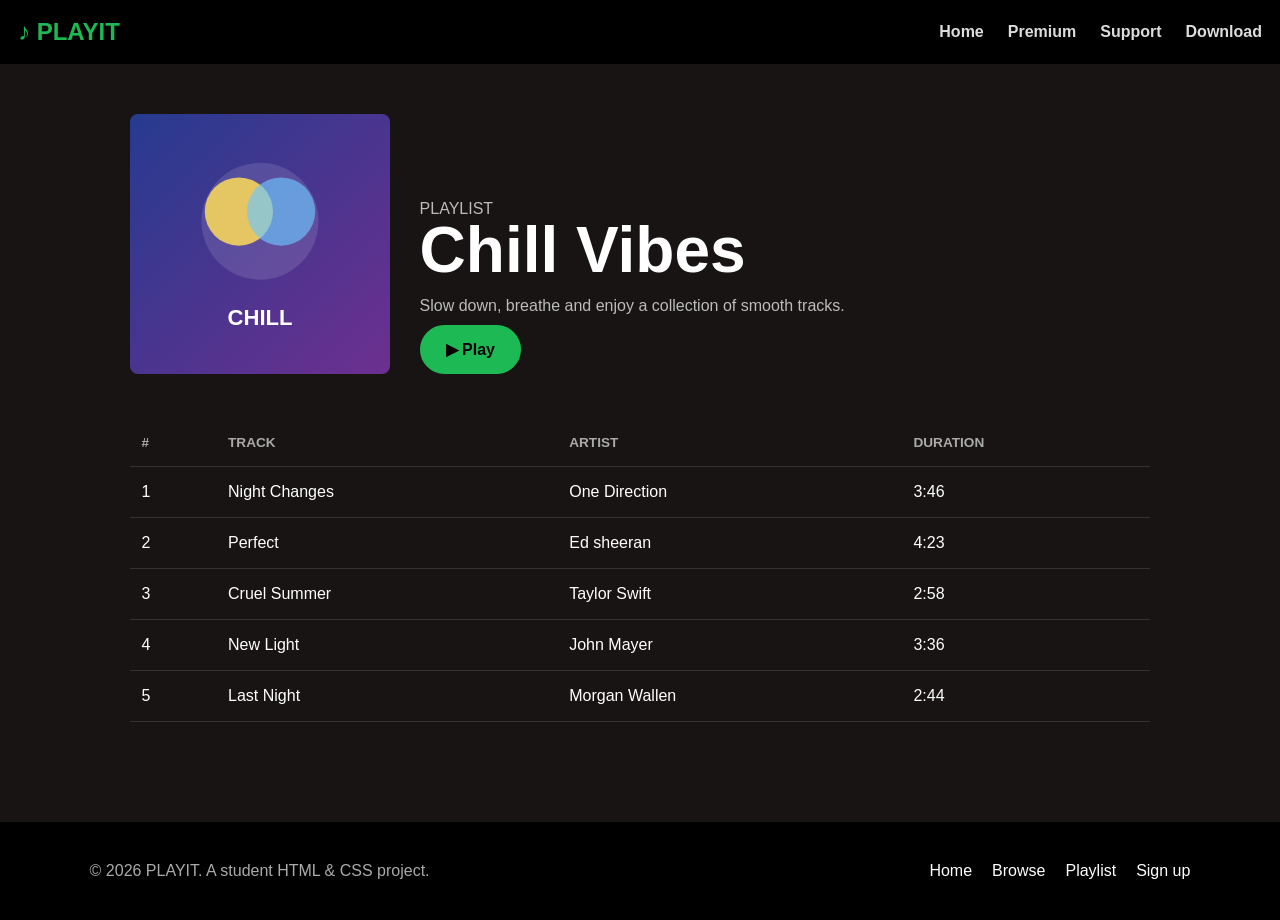
==== playlist.html @ 592e1880 "first commit" ====
<!DOCTYPE html>
<html lang="en">
<head>
    <meta charset="UTF-8">
    <meta name="viewport" content="width=device-width, initial-scale=1.0">
    <title>Playlist</title>
    <link rel="stylesheet" href="style.css">
</head>
<body>
<header class="site-header">
    <nav class="navbar">
        <a class="logo" href="index.html">♪ PLAYIT</a>
        <ul class="nav-links">
            <li><a href="index.html">Home</a></li>
            <li><a href="browse.html">Premium</a></li>
            <li><a href="browse.html">Support</a></li>
            <li><a href="browse.html">Download</a></li>
        </ul>
    </nav>
</header>

<main>  
    <section class="playlist-layout">
        <div class="playlist-header">
            <div class="playlist-cover">
                <img src="images/chill.svg" alt="Chill Vibes">
            </div>
            <div class="playlist-info">
                <p>PLAYLIST</p>
                <h1>Chill Vibes</h1>
                <p>Slow down, breathe and enjoy a collection of smooth tracks.</p>
                <a class="btn play-btn" href="#tracks">▶ Play</a>
            </div>
        </div>

        <table class="track-table" id="tracks">
            <thead>
                <tr>
                    <th>#</th>
                    <th>Track</th>
                    <th>Artist</th>
                    <th>Duration</th>
                </tr>
            </thead>
            <tbody>
                <tr>
                    <td>1</td>
                    <td>Night Changes</td>
                    <td>One Direction</td>
                    <td>3:46</td>
                </tr>
                <tr>
                    <td>2</td>
                    <td>Perfect</td>
                    <td>Ed sheeran</td>
                    <td>4:23</td>
                </tr>
                <tr>
                    <td>3</td>
                    <td>Cruel Summer</td>
                    <td>Taylor Swift</td>
                    <td>2:58</td>
                </tr>
                <tr>
                    <td>4</td>
                    <td>New Light</td>
                    <td>John Mayer</td>
                    <td>3:36</td>
                </tr>
                <tr>
                    <td>5</td>
                    <td>Last Night</td>
                    <td>Morgan Wallen</td>
                    <td>2:44</td>
                </tr>
            </tbody>
        </table>
    </section>
</main>

<footer class="site-footer">
    <div class="footer-inner">
        <p>© 2026 PLAYIT. A student HTML & CSS project.</p>
        <div class="footer-links">
            <a href="index.html">Home</a>
            <a href="browse.html">Browse</a>
            <a href="playlist.html">Playlist</a>
            <a href="signup.html">Sign up</a>
        </div>
    </div>
</footer>
</body>
</html>
---- style.css ----
* {
    box-sizing: border-box;
    margin: 0;
    padding: 0;
}

body {
    font-family: Arial;
    background: #191414;
    color: white;
}

a {
    color: white;
    text-decoration: none;
}

img {
    display: block;
    width: 100%;
}

.site-header {
    background: black;
    padding: 18px;
}

.navbar {
    display: flex;
    align-items: center;
    justify-content: space-between;
    gap:30px;
}

.logo {
    color: #1DB954;
    font-size: 24px;
    font-weight: bold;
}

.nav-links {
    display: flex;
   align-items: center;
    gap: 24px;
    list-style: none;
}

.nav-links a {
    color: #ddd;
    font-weight: 600;
    transition: color .2s ease;
}

.nav-links a:hover {
    color: #1DB954;
}

main {
    min-height: 70vh;
}

#hero {
    padding: 80px 7%;
    display: flex;
    align-items: center;
    background: #191414;
}

.hero-content {
    max-width: 1200px;
    width: 100%;
    margin: auto;
}

.hero-content h1 {
    max-width: 720px;
    font-size: clamp(2.8rem, 7vw, 5.8rem);
    line-height: 1;
    margin-bottom: 24px;
}

.hero-content p {
    max-width: 650px;
    color: white;
    font-size: 1.15rem;
    margin-bottom: 28px;
}

.btn {
    display: inline-block;
    background: #1DB954;
    color: #000;
    padding: 13px 24px;
    border-radius: 999px;
    border: 2px solid #1DB954;
    font-weight: 800;
    transition: transform .2s ease, background .2s ease;
}

.btn:hover {
    transform: translateY(-2px);
    background: #27d967;
}

.section {
    max-width: 1200px;
    margin: auto;
    padding: 60px 7%;
}

.section h2 {
    font-size: 2rem;
    margin-bottom: 24px;
}

.card-grid {
    display: flex;
    flex-wrap: wrap;
    gap: 22px;
}

.card {
    flex: 1 1 220px;
    max-width: 280px;
    background: #242424;
    padding: 14px;
    border-radius: 12px;
    transition: transform .2s ease, background .2s ease;
}

.card:hover {
    transform: translateY(-6px);
    background: #2d2d2d;
}

.card img {
    aspect-ratio: 1;
    object-fit: cover;
    border-radius: 8px;
    margin-bottom: 14px;
}

.card h3 {
    margin-bottom: 5px;
}

.card p {
    color: #aaa;
    font-size: .92rem;
}

.search-box {
    margin-top: 30px;
    display: flex;
    max-width: 600px;
    gap: 10px;
}

.search-box input {
    flex: 1;
    padding: 14px 16px;
    border: 2px solid #444;
    border-radius: 8px;
    background: #fff;
    color: #111;
    font-size: 1rem;
}

.page-banner {
    padding: 70px 7% 35px;
    max-width: 1200px;
    margin: auto;
}

.page-banner h1 {
    font-size: clamp(2.5rem, 6vw, 4rem);
}

.page-banner p {
    color: #aaa;
    margin-top: 8px;
}

.playlist-layout {
    max-width: 1200px;
    margin: auto;
    padding: 50px 7%;
}

.playlist-header {
    display: flex;
    align-items: end;
    gap: 30px;
    margin-bottom: 45px;
}

.playlist-cover {
    width: 260px;
    flex: 0 0 260px;
}

.playlist-cover img {
    border-radius: 8px;
    
}

.playlist-info h1 {
    font-size: clamp(2.2rem, 5vw, 4.5rem);
    line-height: 1;
    margin-bottom: 15px;
}

.playlist-info p {
    color: #bbb;
}

.track-table {
    width: 100%;
    border-collapse: collapse;
}

.track-table th,
.track-table td {
    text-align: left;
    padding: 16px 12px;
    border-bottom: 1px solid #333;
}

.track-table th {
    color: #aaa;
    font-size: .85rem;
    text-transform: uppercase;
}

.track-table tr:hover td {
    background: #242424;
}

.play-btn {
   margin-top: 10px;
}

.site-footer {
    background: #000;
    color: #aaa;
    padding: 40px 7%;
    margin-top: 50px;
}

.footer-inner {
    max-width: 1200px;
    margin: auto;
    display: flex;
    justify-content: space-between;
    gap: 30px;
    flex-wrap: wrap;
}

.footer-links {
    display: flex;
    gap: 20px;
    flex-wrap: wrap;
}

.footer-links a:hover {
    color: #1DB954;
}

@media (max-width: 700px) {
    .site-header {
        position: static;
    }

    .navbar,
    .playlist-header {
        align-items: flex-start;
    }

    .navbar {
        flex-direction: column;
    }

    .nav-links {
        flex-wrap: wrap;
        gap: 12px 18px;
    }

    #hero {
        min-height: 470px;
    }

    .playlist-header {
        flex-direction: column;
    }

    .playlist-cover {
        width: min(280px, 100%);
        flex-basis: auto;
    }

    .track-table th:nth-child(3),
    .track-table td:nth-child(3) {
        display: none;
    }

    .search-box {
        flex-direction: column;
    }
}

.signup-main {
      min-height:72vh;
      padding:60px 7%; 
      display:flex; 
      justify-content:center; 
      align-items:center; 
      background:#191414
    }
.signup-card { 
    width:100%; 
    max-width:520px; 
    padding:38px; 
    border:1px solid #383838; 
    border-radius:16px; 
    background:#242424; 
}
.signup-kicker { 
    color:#1DB954; 
    font-size:.8rem; 
    font-weight:800; 
    letter-spacing:2px; 
    margin-bottom:8px; 
}
.signup-card h1 { 
    font-size:clamp(2rem, 5vw, 2.8rem); 
    line-height:1.15; 
}
.signup-description, .signup-note { 
    color:#aaa; 
    margin-top:10px; 
}
.signup-form { 
    display:flex; 
    flex-direction:column; 
    gap:10px; 
    margin-top:26px; 
}
.signup-form > label { 
    font-weight:700; 
    margin-top:5px; 
}
.signup-form input:not([type="checkbox"]) { 
    width:100%; 
    padding:13px 14px; 
    border:1px solid #555; 
    border-radius:8px; 
    background:#111; 
    color:#fff; 
    font:inherit; 
}
.signup-form input:focus { 
    outline:2px solid #1DB954; 
    border-color:#1DB954; 
}
.signup-form .terms-label { 
    display:flex; 
    align-items:flex-start; 
    gap:10px; color:#ccc; 
    font-size:.92rem; 
    font-weight:400; 
    margin:8px 0; 
}
.terms-label input { 
    margin-top:5px; 
    accent-color:#1DB954; 
}
.signup-submit { 
    width:100%; 
    cursor:pointer; 
    font:inherit; 
    margin-top:8px; 
}
.signup-note { 
    font-size:.8rem; 
    line-height:1.5; 
    margin-top:18px;
 }
.signup-back { 
    text-align:center; 
    margin-top:20px; 
}
.signup-back a { 
    color:#1DB954; 
    font-weight:700; 
}
.signup-back a:hover { 
    text-decoration:underline; 
}
@media (max-width:500px) { 
    .signup-card { 
        padding:25px 20px; 
    } 
}
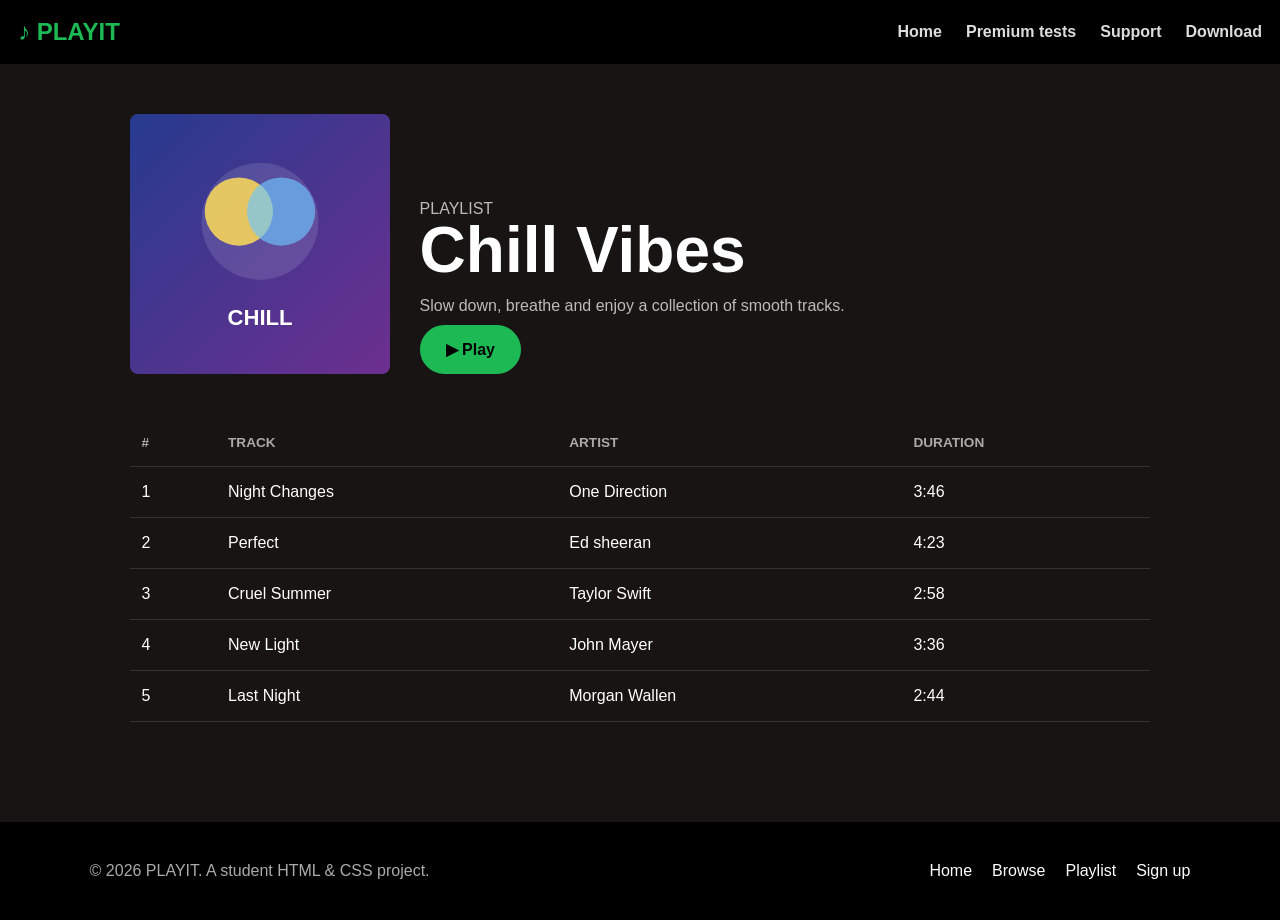
==== commit 79bc4e8b: "test commit" ====
--- a/playlist.html
+++ b/playlist.html
@@ -12,7 +12,7 @@
         <a class="logo" href="index.html">♪ PLAYIT</a>
         <ul class="nav-links">
             <li><a href="index.html">Home</a></li>
-            <li><a href="browse.html">Premium</a></li>
+            <li><a href="browse.html">Premium tests</a></li>
             <li><a href="browse.html">Support</a></li>
             <li><a href="browse.html">Download</a></li>
         </ul>
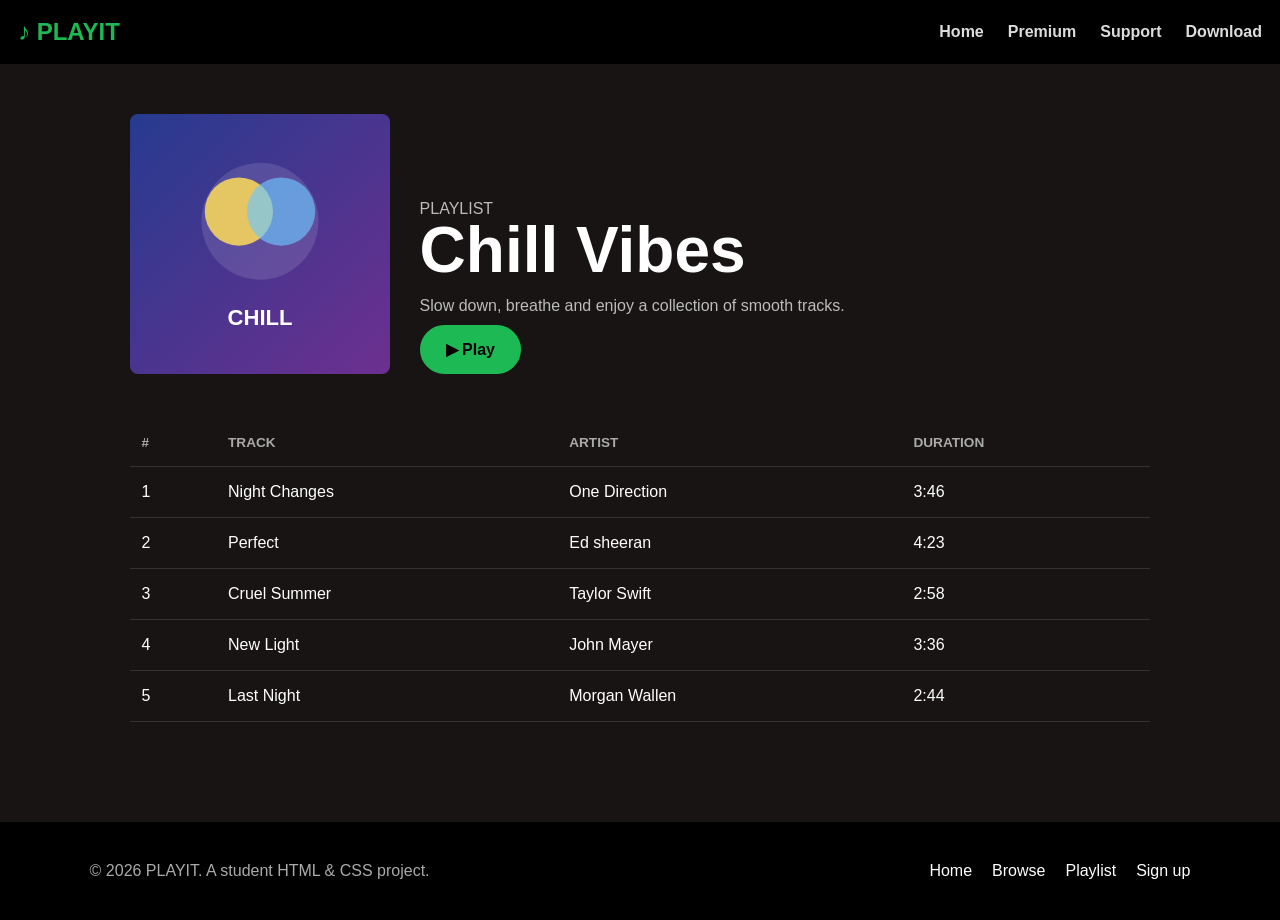
==== commit 55dfd079: "remove test" ====
--- a/playlist.html
+++ b/playlist.html
@@ -12,7 +12,7 @@
         <a class="logo" href="index.html">♪ PLAYIT</a>
         <ul class="nav-links">
             <li><a href="index.html">Home</a></li>
-            <li><a href="browse.html">Premium tests</a></li>
+            <li><a href="browse.html">Premium</a></li>
             <li><a href="browse.html">Support</a></li>
             <li><a href="browse.html">Download</a></li>
         </ul>
